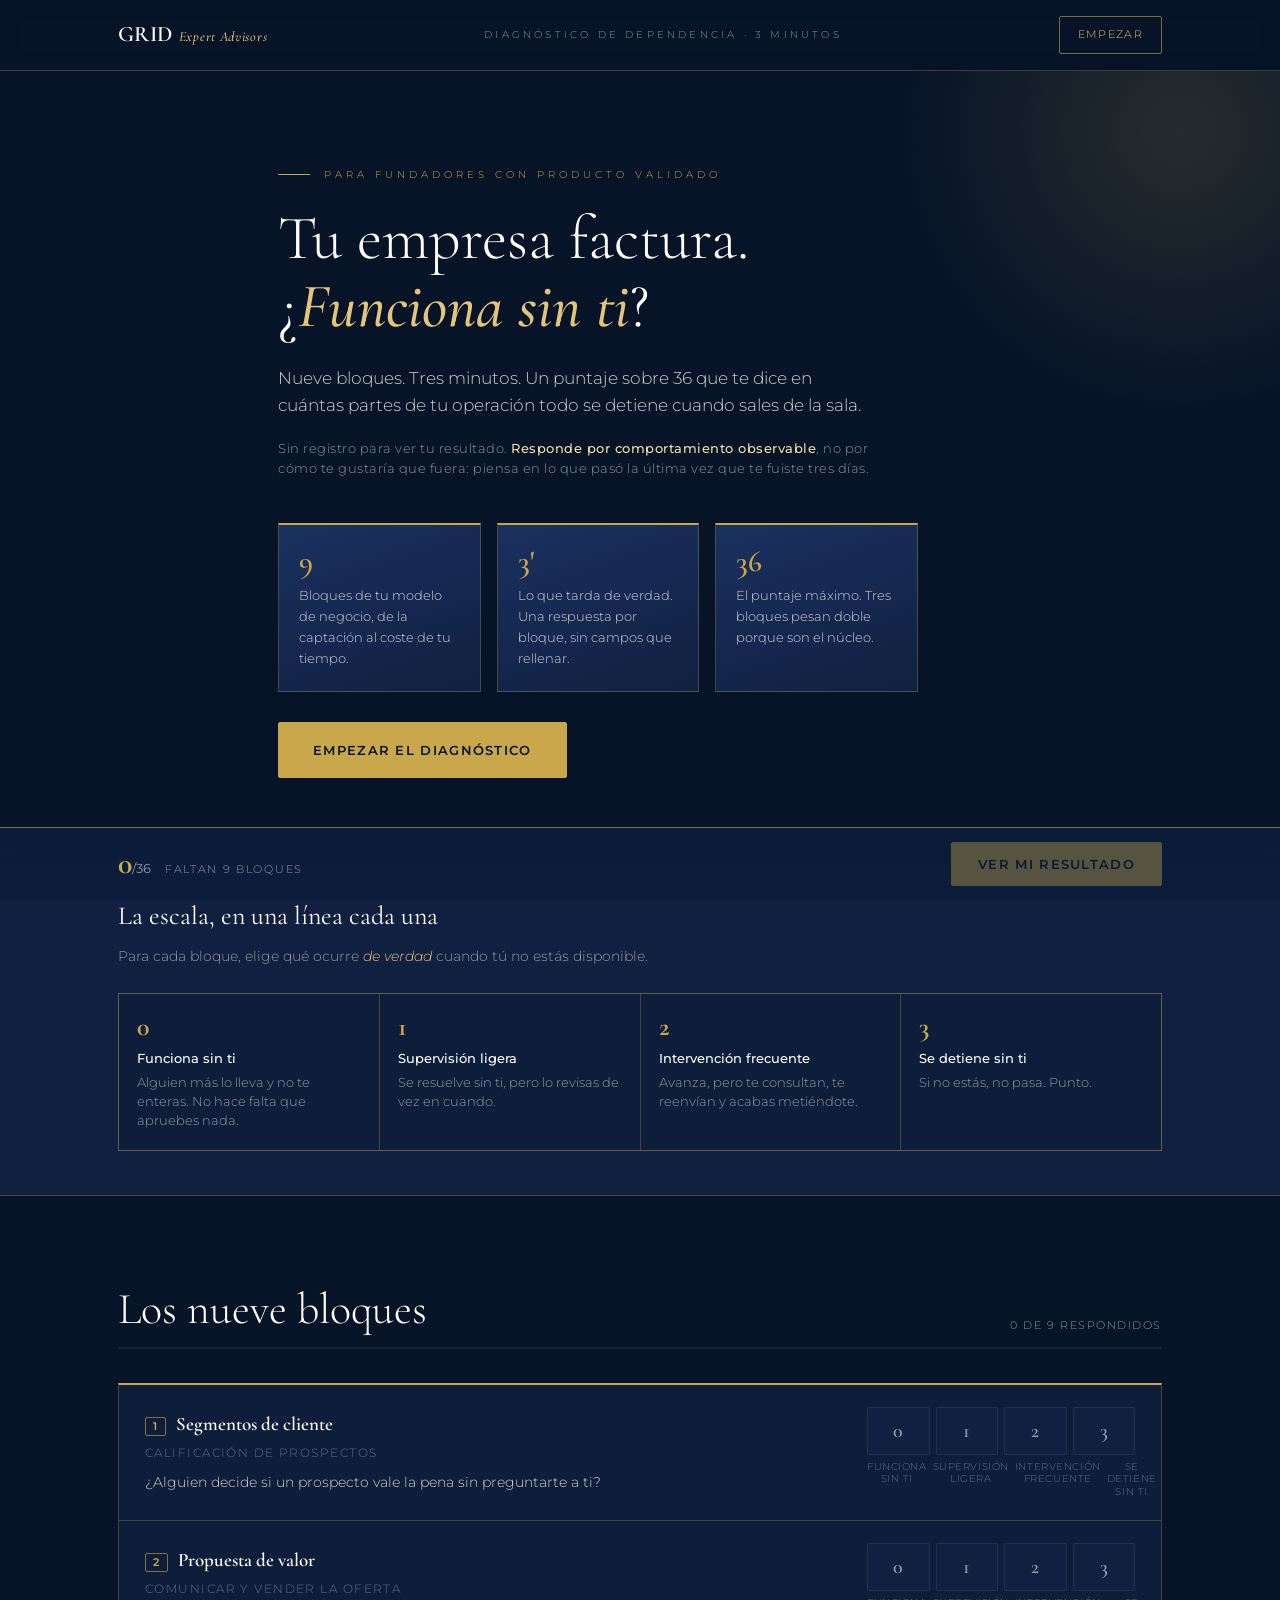
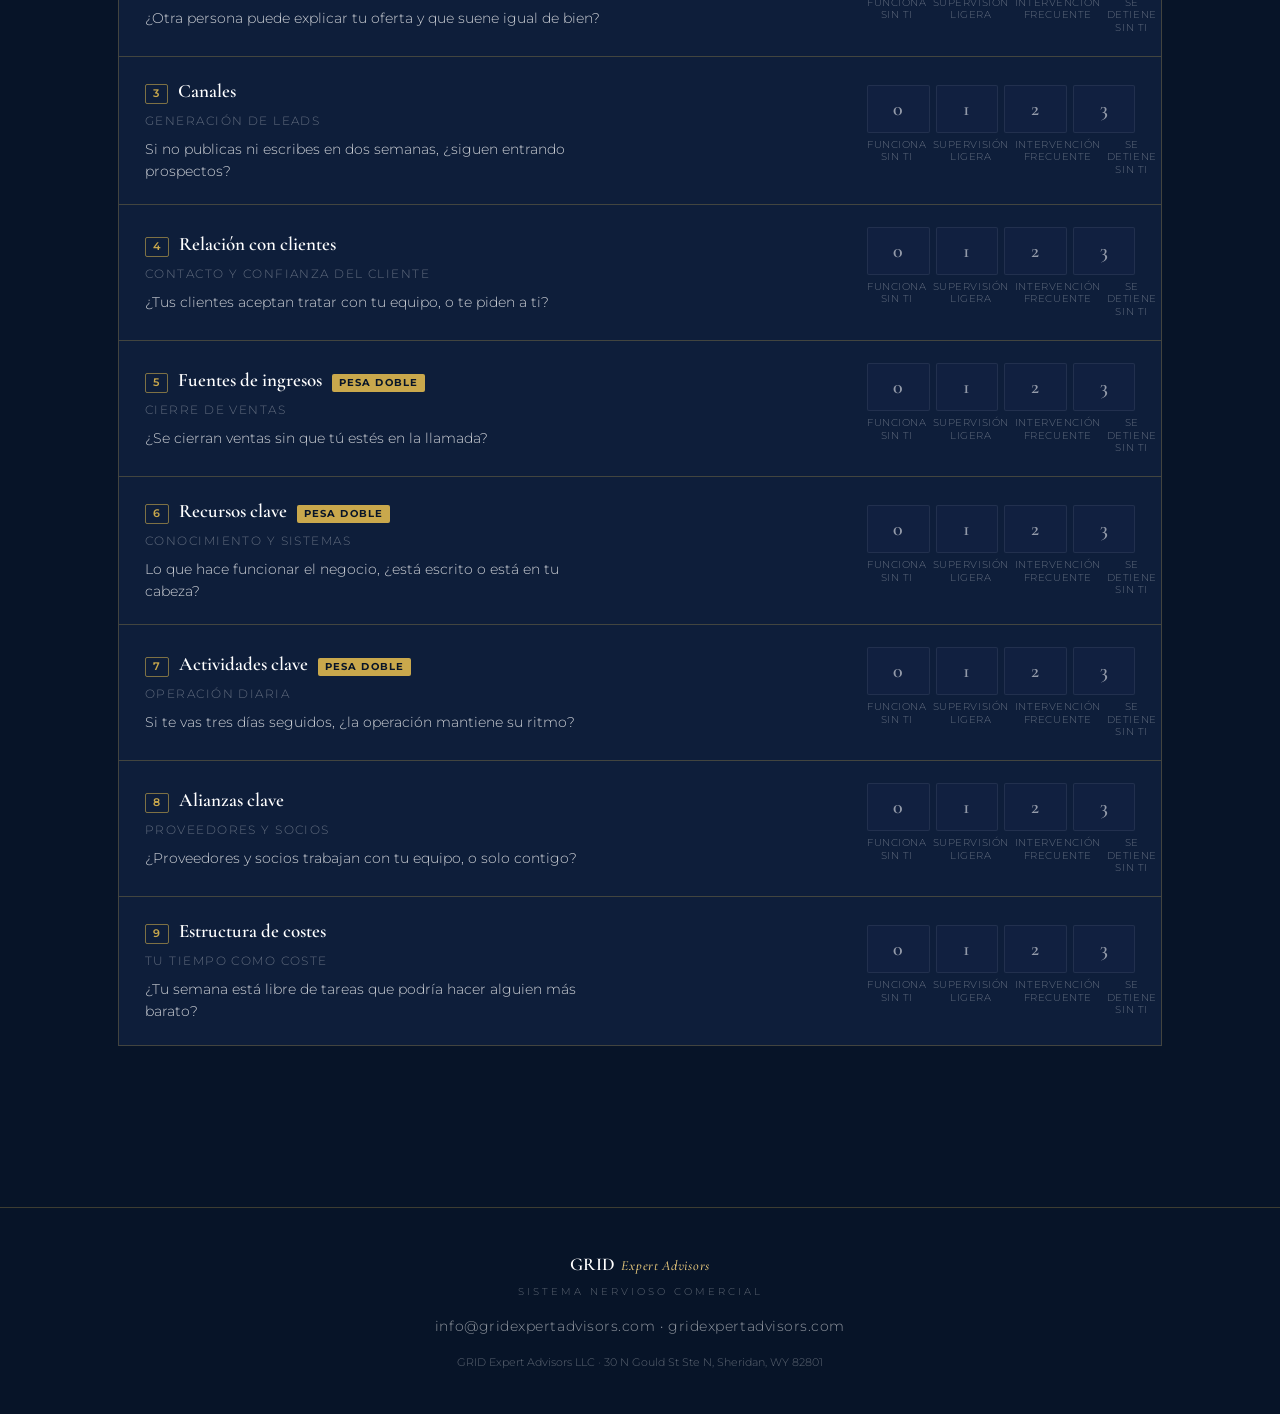
==== diagnostico/index.html @ 5b399eda "Publicar el Diagnostico de Dependencia del Fundador en /diagnostico" ====
<!DOCTYPE html>
<html lang="es">
<head>
<meta charset="UTF-8">
<meta name="viewport" content="width=device-width, initial-scale=1.0">
<title>Diagnóstico de Dependencia del Fundador — GRID Expert Advisors</title>
<meta name="description" content="Nueve bloques, tres minutos, un puntaje sobre 36. Mide en cuántas partes de tu operación todo se detiene cuando sales de la sala.">
<link rel="preconnect" href="https://fonts.googleapis.com">
<link rel="preconnect" href="https://fonts.gstatic.com" crossorigin>
<link href="https://fonts.googleapis.com/css2?family=Cormorant+Garamond:ital,wght@0,300;0,400;0,500;0,600;0,700;1,400;1,500;1,600&family=Montserrat:wght@300;400;500;600;700&display=swap" rel="stylesheet">
<link href="https://assets.calendly.com/assets/external/widget.css" rel="stylesheet">
<style>
  :root{
    --navy:#0B1D3A; --navy-deep:#071428; --navy-mid:#112040; --navy-card:#0E1E3A; --navy-light:#1A3060;
    --gold:#C9A84C; --gold-bright:#E2C47A; --gold-pale:#F0DFA8;
    --gold-dim:rgba(201,168,76,0.12); --gold-border:rgba(201,168,76,0.28); --gold-border-strong:rgba(201,168,76,0.6);
    --white:#FFF; --w80:rgba(255,255,255,.80); --w55:rgba(255,255,255,.55); --w35:rgba(255,255,255,.35); --w10:rgba(255,255,255,.07);
    --baja:#6FA88A; --baja-bg:rgba(111,168,138,.10);
    --alta:#C9A84C; --alta-bg:rgba(201,168,76,.10);
    --crit:#C96A4C; --crit-bg:rgba(201,106,76,.12);
  }
  *{box-sizing:border-box; margin:0; padding:0;}
  html{scroll-behavior:smooth;}
  body{
    background:var(--navy-deep); color:var(--w80);
    font-family:'Montserrat',system-ui,-apple-system,sans-serif; font-weight:300; line-height:1.6;
    -webkit-font-smoothing:antialiased;
  }
  @media (prefers-reduced-motion: reduce){*{animation:none !important; transition:none !important; scroll-behavior:auto !important;}}
  .serif{font-family:'Cormorant Garamond',Georgia,serif;}
  em{font-style:italic; color:var(--gold-bright);}
  strong{font-weight:600; color:var(--white);}
  a{color:inherit; text-decoration:none;}
  .wrap{max-width:1100px; margin:0 auto; padding:0 28px;}
  .narrow{max-width:760px;}
  section{padding:88px 0;}
  @media(max-width:768px){section{padding:60px 0;}}
  :focus-visible{outline:2px solid var(--gold-bright); outline-offset:3px; border-radius:2px;}

  /* NAV */
  nav{position:sticky; top:0; z-index:50; backdrop-filter:blur(14px); background:rgba(7,20,40,.86); border-bottom:1px solid var(--gold-border);}
  nav .wrap{display:flex; align-items:center; justify-content:space-between; padding-top:16px; padding-bottom:16px; gap:16px;}
  .brand{font-family:'Cormorant Garamond',serif; font-weight:600; font-size:22px; color:var(--white); letter-spacing:.02em; white-space:nowrap;}
  .brand span{color:var(--gold-bright); font-style:italic; font-weight:500; font-size:14px; letter-spacing:.05em; margin-left:6px;}
  .nav-tag{font-size:10px; letter-spacing:.32em; text-transform:uppercase; color:var(--w55); display:none;}
  @media(min-width:820px){.nav-tag{display:block;}}
  .nav-cta{border:1px solid var(--gold-border-strong); color:var(--gold-bright); padding:9px 18px; border-radius:2px;
    font-size:11px; letter-spacing:.12em; text-transform:uppercase; transition:.25s; white-space:nowrap;}
  .nav-cta:hover{background:var(--gold); color:var(--navy-deep); border-color:var(--gold);}

  /* HERO */
  .hero{padding:96px 0 72px; position:relative; overflow:hidden;}
  .hero::after{content:''; position:absolute; top:-220px; right:-180px; width:560px; height:560px; border-radius:50%;
    background:radial-gradient(circle, rgba(201,168,76,.16), transparent 70%); pointer-events:none;}
  .hero-inner{max-width:780px; position:relative; z-index:1;}
  .eyebrow{display:flex; align-items:center; gap:14px; font-size:10px; letter-spacing:.4em; text-transform:uppercase; color:var(--gold); margin-bottom:22px;}
  .eyebrow::before{content:''; width:32px; height:1px; background:var(--gold); flex:0 0 auto;}
  .hero h1{font-family:'Cormorant Garamond',serif; font-weight:300; font-size:clamp(36px,5.6vw,62px); color:var(--white); line-height:1.1; margin-bottom:24px; text-wrap:balance;}
  .hero h1 em{font-weight:500;}
  .hero p.lede{font-size:17px; color:var(--w80); max-width:600px; margin-bottom:14px; font-weight:300;}
  .hero .note{font-size:12.5px; letter-spacing:.04em; color:var(--w55); margin-top:20px; max-width:600px;}
  .hero .note strong{color:var(--gold-pale); font-weight:500;}

  .specs{display:grid; grid-template-columns:repeat(3,1fr); gap:16px; margin-top:44px; max-width:640px;}
  @media(max-width:600px){.specs{grid-template-columns:1fr;}}
  .spec{background:linear-gradient(160deg, var(--navy-light), var(--navy-mid)); border:1px solid var(--gold-border); border-top:2px solid var(--gold); padding:22px 20px;}
  .spec .n{font-family:'Cormorant Garamond',serif; font-weight:600; font-size:30px; color:var(--gold); line-height:1; margin-bottom:8px;}
  .spec .t{font-size:13px; color:var(--w80); font-weight:300;}

  .btn-gold{display:inline-block; background:var(--gold); color:var(--navy-deep); font-weight:600; font-size:13px;
    letter-spacing:.1em; text-transform:uppercase; padding:17px 34px; border-radius:2px; margin-top:30px;
    transition:.25s; border:1px solid var(--gold); cursor:pointer; font-family:inherit;}
  .btn-gold:hover{background:transparent; color:var(--gold-bright);}
  .btn-ghost{display:inline-block; border:1px solid var(--gold-border-strong); color:var(--gold-bright); padding:15px 30px;
    border-radius:2px; font-size:12px; letter-spacing:.1em; text-transform:uppercase; transition:.25s; font-family:inherit; cursor:pointer; background:transparent;}
  .btn-ghost:hover{background:var(--gold-dim);}

  /* ESCALA */
  .escala{background:var(--navy-mid); border-top:1px solid var(--gold-border); border-bottom:1px solid var(--gold-border);}
  .escala .wrap{padding:44px 28px;}
  .escala h2{font-family:'Cormorant Garamond',serif; font-weight:400; font-size:26px; color:var(--white); margin-bottom:8px;}
  .escala .sub{font-size:14px; color:var(--w55); margin-bottom:26px; max-width:640px;}
  .escala-grid{display:grid; grid-template-columns:repeat(4,1fr); gap:1px; background:var(--gold-border); border:1px solid var(--gold-border);}
  @media(max-width:760px){.escala-grid{grid-template-columns:repeat(2,1fr);}}
  .esc{background:var(--navy-card); padding:20px 18px;}
  .esc .v{font-family:'Cormorant Garamond',serif; font-weight:700; font-size:26px; color:var(--gold); line-height:1; margin-bottom:8px;}
  .esc .l{font-size:13px; color:var(--white); font-weight:500; margin-bottom:5px;}
  .esc .d{font-size:12.5px; color:var(--w55); font-weight:300; line-height:1.5;}

  /* TEST */
  #test{background:var(--navy-deep);}
  .test-head{display:flex; align-items:flex-end; justify-content:space-between; gap:20px; flex-wrap:wrap; margin-bottom:12px;}
  .test-head h2{font-family:'Cormorant Garamond',serif; font-weight:300; font-size:clamp(28px,3.6vw,44px); color:var(--white); line-height:1.15;}
  .test-head .cuenta{font-size:11px; letter-spacing:.14em; text-transform:uppercase; color:var(--w55); white-space:nowrap;}
  .barra{height:2px; background:var(--w10); border-radius:2px; overflow:hidden; margin-bottom:34px;}
  .barra span{display:block; height:100%; width:0%; background:var(--gold); transition:width .3s ease;}

  .bloques{border:1px solid var(--gold-border); border-top:2px solid var(--gold); background:var(--navy-card);}
  .bloque{display:grid; grid-template-columns:1fr 268px; gap:24px; align-items:center; padding:22px 26px; border-bottom:1px solid var(--gold-border);}
  .bloque:last-child{border-bottom:none;}
  .bloque.hecho{background:var(--navy-mid);}
  @media(max-width:820px){
    .bloque{grid-template-columns:1fr; gap:14px; padding:20px 18px;}
  }
  .bq-info .name{font-family:'Cormorant Garamond',serif; font-weight:600; font-size:19px; color:var(--white); line-height:1.25; display:flex; align-items:baseline; gap:10px; flex-wrap:wrap;}
  .bq-info .num{font-family:'Montserrat',sans-serif; font-size:11px; font-weight:600; color:var(--gold); border:1px solid var(--gold-border-strong);
    border-radius:2px; padding:2px 7px; letter-spacing:.06em; flex:0 0 auto;}
  .bq-info .x2{font-family:'Montserrat',sans-serif; font-size:9.5px; font-weight:700; letter-spacing:.12em; text-transform:uppercase;
    color:var(--navy-deep); background:var(--gold); border-radius:2px; padding:3px 7px;}
  .bq-info .dim{font-size:12px; letter-spacing:.12em; text-transform:uppercase; color:var(--w35); margin-top:7px;}
  .bq-info .q{font-size:13.5px; color:var(--w80); margin-top:9px; font-weight:300; max-width:52ch;}

  .seg{display:grid; grid-template-columns:repeat(4,1fr); gap:6px;}
  .seg label{position:relative; display:block;}
  .seg input{position:absolute; opacity:0; width:100%; height:100%; margin:0; cursor:pointer;}
  .seg .box{display:flex; align-items:center; justify-content:center; height:48px; border:1px solid var(--w10);
    background:var(--navy-mid); color:var(--w55); font-family:'Cormorant Garamond',serif; font-weight:600; font-size:20px;
    border-radius:2px; transition:.18s; cursor:pointer;}
  .seg label:hover .box{border-color:var(--gold-border-strong); color:var(--gold-bright);}
  .seg input:checked + .box{background:var(--gold); border-color:var(--gold); color:var(--navy-deep);}
  .seg input:focus-visible + .box{outline:2px solid var(--gold-bright); outline-offset:2px;}
  .seg-leyenda{display:grid; grid-template-columns:repeat(4,1fr); gap:6px; margin-top:6px;}
  .seg-leyenda span{font-size:9.5px; letter-spacing:.06em; text-transform:uppercase; color:var(--w35); text-align:center; line-height:1.3;}
  @media(max-width:400px){.seg-leyenda span{font-size:8.5px;}}

  /* BARRA FIJA */
  .marcador{position:sticky; bottom:0; z-index:40; background:rgba(11,29,58,.94); backdrop-filter:blur(12px);
    border-top:1px solid var(--gold-border-strong); padding:14px 0;}
  .marcador .wrap{display:flex; align-items:center; justify-content:space-between; gap:18px; flex-wrap:wrap;}
  .marcador .izq{display:flex; align-items:baseline; gap:14px;}
  .marcador .p{font-family:'Cormorant Garamond',serif; font-weight:700; font-size:30px; color:var(--gold); line-height:1;}
  .marcador .p small{font-family:'Montserrat',sans-serif; font-size:13px; font-weight:400; color:var(--w55);}
  .marcador .lab{font-size:10.5px; letter-spacing:.16em; text-transform:uppercase; color:var(--w55);}
  .marcador .btn-gold{margin-top:0; padding:13px 26px;}
  .marcador .btn-gold:disabled{opacity:.4; cursor:not-allowed; background:var(--gold); color:var(--navy-deep);}

  /* RESULTADO */
  #resultado{display:none;}
  .res-card{background:var(--navy-card); border:1px solid var(--gold-border-strong); border-top:2px solid var(--gold); padding:44px 40px; max-width:820px; margin:0 auto;}
  @media(max-width:600px){.res-card{padding:30px 22px;}}
  .res-top{display:flex; align-items:center; gap:28px; flex-wrap:wrap; padding-bottom:26px; border-bottom:1px solid var(--gold-border);}
  .res-puntaje{font-family:'Cormorant Garamond',serif; font-weight:700; font-size:64px; line-height:.9; color:var(--gold);}
  .res-puntaje small{font-family:'Montserrat',sans-serif; font-size:16px; font-weight:400; color:var(--w35);}
  .res-tramo .t{font-family:'Cormorant Garamond',serif; font-weight:600; font-size:28px; line-height:1.1; margin-bottom:6px;}
  .res-tramo .r{font-size:11px; letter-spacing:.16em; text-transform:uppercase; color:var(--w55);}
  .res-verdict{font-size:16px; color:var(--w80); line-height:1.75; margin:24px 0 0;}
  .res-verdict strong{color:var(--gold-pale);}

  .peores{margin-top:30px; border-top:1px solid var(--gold-border); padding-top:26px;}
  .peores h4{font-size:10.5px; letter-spacing:.24em; text-transform:uppercase; color:var(--gold); margin-bottom:16px;}
  .peor{display:flex; align-items:flex-start; gap:14px; padding:13px 0; border-bottom:1px solid var(--gold-border);}
  .peor:last-child{border-bottom:none;}
  .peor .p{font-family:'Cormorant Garamond',serif; font-weight:700; font-size:20px; color:var(--crit); flex:0 0 42px; text-align:center;}
  .peor .n{font-size:14.5px; color:var(--white); font-weight:500;}
  .peor .d{font-size:12.5px; color:var(--w55); margin-top:3px;}

  .desglose{margin-top:26px;}
  .desglose h4{font-size:10.5px; letter-spacing:.24em; text-transform:uppercase; color:var(--gold); margin-bottom:14px;}
  .dg-row{display:grid; grid-template-columns:1fr 74px 60px; gap:12px; align-items:center; padding:9px 0; border-bottom:1px solid var(--w10); font-size:13px;}
  .dg-row:last-child{border-bottom:none;}
  .dg-row .nm{color:var(--w80);}
  .dg-bar{height:6px; background:var(--w10); border-radius:2px; overflow:hidden;}
  .dg-bar i{display:block; height:100%; background:var(--gold); border-radius:2px;}
  .dg-row .vl{text-align:right; font-size:12px; color:var(--w55); font-variant-numeric:tabular-nums;}

  /* CAPTURA */
  .captura{max-width:680px; margin:34px auto 0; background:var(--navy-card); border:1px solid var(--gold-border); border-top:2px solid var(--gold); padding:38px 36px;}
  @media(max-width:600px){.captura{padding:28px 22px;}}
  .captura h3{font-family:'Cormorant Garamond',serif; font-weight:500; font-size:26px; color:var(--white); margin-bottom:10px;}
  .captura .sub{font-size:14px; color:var(--w55); margin-bottom:26px;}
  .field{margin-bottom:20px;}
  .field label{display:block; font-size:11px; letter-spacing:.12em; text-transform:uppercase; color:var(--w55); margin-bottom:8px;}
  .field input{width:100%; background:var(--navy-mid); border:1px solid var(--w10); color:var(--white);
    font-family:'Montserrat',sans-serif; font-size:14.5px; font-weight:400; padding:13px 14px; border-radius:2px; transition:.2s;}
  .field input:focus{outline:none; border-color:var(--gold-border-strong); background:var(--navy-light);}
  .field input.valid{border-color:var(--gold-border-strong);}
  .field-row{display:grid; grid-template-columns:1fr 1fr; gap:18px;}
  @media(max-width:560px){.field-row{grid-template-columns:1fr;}}
  .submit-btn{width:100%; background:var(--gold); color:var(--navy-deep); font-weight:600; font-size:13px; letter-spacing:.1em;
    text-transform:uppercase; padding:17px; border:none; border-radius:2px; cursor:pointer; margin-top:6px; transition:.2s; font-family:inherit;}
  .submit-btn:hover{background:var(--gold-bright);}
  .submit-btn:disabled{opacity:.55; cursor:not-allowed;}
  .form-foot{text-align:center; margin-top:20px; font-size:12px; color:var(--w35);}

  /* ESTADOS FINALES */
  #estadoAlto, #estadoBajo{display:none; max-width:760px; margin:34px auto 0; text-align:center;
    background:var(--navy-card); border:1px solid var(--gold-border-strong); border-top:2px solid var(--gold); padding:46px 38px;}
  @media(max-width:600px){#estadoAlto, #estadoBajo{padding:32px 22px;}}
  .check{width:54px; height:54px; border:1px solid var(--gold); border-radius:50%; display:flex; align-items:center; justify-content:center; margin:0 auto 22px;}
  #estadoAlto h3, #estadoBajo h3{font-family:'Cormorant Garamond',serif; font-weight:500; font-size:28px; color:var(--white); margin-bottom:14px;}
  #estadoAlto p, #estadoBajo p{font-size:14.5px; color:var(--w80); max-width:520px; margin:0 auto 22px;}
  #calendlyContainer{min-width:280px; height:660px; border:1px solid var(--gold-border); background:var(--navy-mid); margin-top:18px;}
  .wa-link{display:inline-flex; align-items:center; gap:8px; margin-top:8px; color:var(--gold-bright); font-size:13.5px;
    border-bottom:1px solid var(--gold-border-strong); padding-bottom:2px;}

  .mensaje-caja{background:var(--navy-mid); border:1px solid var(--gold-border); border-radius:2px; padding:20px 22px; text-align:left; margin:6px 0 20px;}
  .mensaje-caja .lab{font-size:10px; letter-spacing:.18em; text-transform:uppercase; color:var(--gold); margin-bottom:10px;}
  .mensaje-caja pre{font-family:'Montserrat',sans-serif; font-size:13.5px; color:var(--w80); white-space:pre-wrap; line-height:1.7; font-weight:300;}

  footer{border-top:1px solid var(--gold-border); padding:42px 0; text-align:center;}
  footer .brand{font-size:18px; margin-bottom:6px;}
  footer .tag{font-size:10px; letter-spacing:.3em; text-transform:uppercase; color:var(--w35);}
  footer .contact{margin-top:16px; font-size:13.5px; letter-spacing:.04em;}
  footer .contact a{color:var(--w55); transition:color .2s;}
  footer .contact a:hover{color:var(--gold-bright);}
  footer .legal{margin-top:16px; font-size:11px; color:var(--w35);}
</style>
</head>
<body>

<nav>
  <div class="wrap">
    <div class="brand">GRID<span>Expert Advisors</span></div>
    <div class="nav-tag">Diagnóstico de dependencia · 3 minutos</div>
    <a href="#test" class="nav-cta">Empezar</a>
  </div>
</nav>

<header class="hero">
  <div class="wrap hero-inner">
    <div class="eyebrow">Para fundadores con producto validado</div>
    <h1>Tu empresa factura.<br>¿<em>Funciona sin ti</em>?</h1>
    <p class="lede">Nueve bloques. Tres minutos. Un puntaje sobre 36 que te dice en cuántas partes de tu operación todo se detiene cuando sales de la sala.</p>
    <p class="note">Sin registro para ver tu resultado. <strong>Responde por comportamiento observable</strong>, no por cómo te gustaría que fuera: piensa en lo que pasó la última vez que te fuiste tres días.</p>

    <div class="specs">
      <div class="spec"><div class="n">9</div><div class="t">Bloques de tu modelo de negocio, de la captación al coste de tu tiempo.</div></div>
      <div class="spec"><div class="n">3'</div><div class="t">Lo que tarda de verdad. Una respuesta por bloque, sin campos que rellenar.</div></div>
      <div class="spec"><div class="n">36</div><div class="t">El puntaje máximo. Tres bloques pesan doble porque son el núcleo.</div></div>
    </div>

    <a href="#test" class="btn-gold">Empezar el diagnóstico</a>
  </div>
</header>

<div class="escala">
  <div class="wrap">
    <h2 class="serif">La escala, en una línea cada una</h2>
    <p class="sub">Para cada bloque, elige qué ocurre <em>de verdad</em> cuando tú no estás disponible.</p>
    <div class="escala-grid">
      <div class="esc"><div class="v">0</div><div class="l">Funciona sin ti</div><div class="d">Alguien más lo lleva y no te enteras. No hace falta que apruebes nada.</div></div>
      <div class="esc"><div class="v">1</div><div class="l">Supervisión ligera</div><div class="d">Se resuelve sin ti, pero lo revisas de vez en cuando.</div></div>
      <div class="esc"><div class="v">2</div><div class="l">Intervención frecuente</div><div class="d">Avanza, pero te consultan, te reenvían y acabas metiéndote.</div></div>
      <div class="esc"><div class="v">3</div><div class="l">Se detiene sin ti</div><div class="d">Si no estás, no pasa. Punto.</div></div>
    </div>
  </div>
</div>

<section id="test">
  <div class="wrap">
    <div class="test-head">
      <h2 class="serif">Los nueve bloques</h2>
      <div class="cuenta" id="cuenta">0 de 9 respondidos</div>
    </div>
    <div class="barra"><span id="barra"></span></div>
    <div class="bloques" id="bloques"></div>
  </div>
</section>

<div class="marcador" id="marcador">
  <div class="wrap">
    <div class="izq">
      <div class="p" id="puntajeVivo">0<small>/36</small></div>
      <div class="lab" id="etiquetaVivo">Responde los 9 bloques</div>
    </div>
    <button class="btn-gold" id="verBtn" disabled>Ver mi resultado</button>
  </div>
</div>

<section id="resultado">
  <div class="wrap">
    <div class="res-card">
      <div class="res-top">
        <div class="res-puntaje" id="resPuntaje">0<small>/36</small></div>
        <div class="res-tramo">
          <div class="t serif" id="resTramo">—</div>
          <div class="r" id="resRango">—</div>
        </div>
      </div>
      <p class="res-verdict" id="resVerdict"></p>

      <div class="peores" id="peoresWrap">
        <h4>Los tres bloques que hay que sacar primero</h4>
        <div id="peores"></div>
      </div>

      <div class="desglose">
        <h4>Tu desglose, bloque por bloque</h4>
        <div id="desglose"></div>
      </div>
    </div>

    <!-- CAPTURA -->
    <form class="captura" id="capturaForm" novalidate>
      <h3 class="serif">Recibe la lectura completa</h3>
      <p class="sub">Tu puntaje ya está arriba y es tuyo. Esto es lo otro: te mandamos el desglose por bloque y <strong>el primer paso concreto</strong> para sacar tu operación de tu propia cabeza.</p>
      <div class="field-row">
        <div class="field">
          <label for="nombre">Nombre</label>
          <input type="text" id="nombre" name="nombre" required autocomplete="name">
        </div>
        <div class="field">
          <label for="empresa">Empresa</label>
          <input type="text" id="empresa" name="empresa" required autocomplete="organization">
        </div>
      </div>
      <div class="field-row">
        <div class="field">
          <label for="email">Correo</label>
          <input type="email" id="email" name="email" required autocomplete="email">
        </div>
        <div class="field">
          <label for="whatsapp">WhatsApp (con código de país)</label>
          <input type="tel" id="whatsapp" name="whatsapp" required autocomplete="tel" placeholder="+506 0000 0000">
        </div>
      </div>
      <button type="submit" class="submit-btn" id="submitBtn">Enviar mi lectura</button>
      <p class="form-foot">No compartimos tu información. Cero spam. Puedes cerrar esta página y quedarte con tu puntaje.</p>
    </form>

    <!-- ESTADO: DEPENDENCIA ALTA O CRÍTICA -->
    <div id="estadoAlto">
      <div class="check">
        <svg width="22" height="22" viewBox="0 0 24 24" fill="none" stroke="#C9A84C" stroke-width="2" stroke-linecap="round" stroke-linejoin="round" aria-hidden="true"><path d="M20 6L9 17l-5-5"/></svg>
      </div>
      <h3 class="serif">Listo. Tu lectura va en camino.</h3>
      <p>Este es el mensaje que te vamos a mandar, para que no esperes a ciegas:</p>
      <div class="mensaje-caja">
        <div class="lab">Lo que verás en tu WhatsApp</div>
        <pre id="mensajeDM"></pre>
      </div>
      <p>Y si prefieres saltarte la espera, aquí está la agenda. <strong>Treinta minutos, sin pitch:</strong> los primeros veinte hablas tú.</p>
      <a class="wa-link" id="waAlto" target="_blank" rel="noopener">Escribir por WhatsApp ahora →</a>
      <div id="calendlyContainer"></div>
    </div>

    <!-- ESTADO: DEPENDENCIA BAJA -->
    <div id="estadoBajo">
      <div class="check">
        <svg width="22" height="22" viewBox="0 0 24 24" fill="none" stroke="#6FA88A" stroke-width="2" stroke-linecap="round" stroke-linejoin="round" aria-hidden="true"><path d="M20 6L9 17l-5-5"/></svg>
      </div>
      <h3 class="serif">No vamos a venderte nada.</h3>
      <p>Tu resultado dice algo poco común: <strong>tu empresa ya no depende de ti en lo esencial.</strong> La mayoría de fundadores que factura lo que tú facturas no puede decir lo mismo.</p>
      <div class="mensaje-caja">
        <div class="lab">Lo que verás en tu WhatsApp</div>
        <pre id="mensajeDMBajo"></pre>
      </div>
      <p>GRID entra cuando el fundador <em>es</em> el cuello de botella. Hoy no es tu caso. Si eso cambia al escalar —y a veces cambia rápido— aquí estamos.</p>
      <a class="wa-link" id="waBajo" target="_blank" rel="noopener">Escribir por WhatsApp →</a>
    </div>
  </div>
</section>

<footer>
  <div class="wrap">
    <div class="brand">GRID<span>Expert Advisors</span></div>
    <div class="tag">Sistema nervioso comercial</div>
    <div class="contact">
      <a href="mailto:info@gridexpertadvisors.com">info@gridexpertadvisors.com</a> ·
      <a href="https://gridexpertadvisors.com/" target="_blank" rel="noopener">gridexpertadvisors.com</a>
    </div>
    <div class="legal">GRID Expert Advisors LLC · 30 N Gould St Ste N, Sheridan, WY 82801</div>
  </div>
</footer>

<script src="https://assets.calendly.com/assets/external/widget.js" async></script>
<script>
(function(){
  "use strict";

  /* ═══ CONFIGURACIÓN ═══
     Mismas constantes que el formulario de calificación, para que los dos
     entren por el mismo sitio. En Make se separan por el campo `origen`:
     el formulario manda "landing-grid" y esto manda "diagnostico-dependencia". */
  var ENDPOINT        = "https://hook.us2.make.com/njef9jrf177j3yxplnbyrg583vwvd0oy";
  var WHATSAPP_NUMBER = "50670400607";
  var CALENDLY_URL    = "https://calendly.com/gridexpertadvisors-info/30min";

  /* ═══ LOS NUEVE BLOQUES ═══
     [nombre, dimensión operativa, peso, pregunta de comportamiento]
     Los tres de peso 2 son el núcleo: ingresos, recursos y actividades.
     Máximo = (1+1+1+1+2+2+2+1+1) × 3 = 36 */
  var BLOQUES = [
    ["Segmentos de cliente", "Calificación de prospectos", 1, "¿Alguien decide si un prospecto vale la pena sin preguntarte a ti?"],
    ["Propuesta de valor",   "Comunicar y vender la oferta", 1, "¿Otra persona puede explicar tu oferta y que suene igual de bien?"],
    ["Canales",              "Generación de leads", 1, "Si no publicas ni escribes en dos semanas, ¿siguen entrando prospectos?"],
    ["Relación con clientes","Contacto y confianza del cliente", 1, "¿Tus clientes aceptan tratar con tu equipo, o te piden a ti?"],
    ["Fuentes de ingresos",  "Cierre de ventas", 2, "¿Se cierran ventas sin que tú estés en la llamada?"],
    ["Recursos clave",       "Conocimiento y sistemas", 2, "Lo que hace funcionar el negocio, ¿está escrito o está en tu cabeza?"],
    ["Actividades clave",    "Operación diaria", 2, "Si te vas tres días seguidos, ¿la operación mantiene su ritmo?"],
    ["Alianzas clave",       "Proveedores y socios", 1, "¿Proveedores y socios trabajan con tu equipo, o solo contigo?"],
    ["Estructura de costes", "Tu tiempo como coste", 1, "¿Tu semana está libre de tareas que podría hacer alguien más barato?"]
  ];
  var MAX = 36;
  var ETIQUETAS = ["Funciona sin ti", "Supervisión ligera", "Intervención frecuente", "Se detiene sin ti"];
  var S = new Array(9).fill(null);

  /* ═══ PINTAR LOS BLOQUES ═══ */
  var cont = document.getElementById('bloques');
  BLOQUES.forEach(function(b, i){
    var row = document.createElement('div');
    row.className = 'bloque';
    row.id = 'bloque-' + i;

    var info = document.createElement('div');
    info.className = 'bq-info';
    var peso = b[2] === 2 ? ' <span class="x2">pesa doble</span>' : '';
    info.innerHTML =
      '<div class="name"><span class="num">' + (i + 1) + '</span> ' + b[0] + peso + '</div>' +
      '<div class="dim">' + b[1] + '</div>' +
      '<div class="q">' + b[3] + '</div>';

    var segWrap = document.createElement('div');
    var seg = document.createElement('div');
    seg.className = 'seg';
    seg.setAttribute('role', 'radiogroup');
    seg.setAttribute('aria-label', b[0] + ' — ' + b[3]);

    for (var v = 0; v < 4; v++) {
      var lab = document.createElement('label');
      var inp = document.createElement('input');
      inp.type = 'radio';
      inp.name = 'bloque' + i;
      inp.value = String(v);
      inp.setAttribute('aria-label', v + ' — ' + ETIQUETAS[v]);
      var box = document.createElement('span');
      box.className = 'box';
      box.textContent = String(v);
      inp.addEventListener('change', (function(idx, val){
        return function(){ marcar(idx, val); };
      })(i, v));
      lab.appendChild(inp);
      lab.appendChild(box);
      seg.appendChild(lab);
    }

    var ley = document.createElement('div');
    ley.className = 'seg-leyenda';
    ETIQUETAS.forEach(function(t){
      var s = document.createElement('span');
      s.textContent = t;
      ley.appendChild(s);
    });

    segWrap.appendChild(seg);
    segWrap.appendChild(ley);
    row.appendChild(info);
    row.appendChild(segWrap);
    cont.appendChild(row);
  });

  /* ═══ ESTADO ═══ */
  var cuentaEl    = document.getElementById('cuenta');
  var barraEl     = document.getElementById('barra');
  var puntajeVivo = document.getElementById('puntajeVivo');
  var etiquetaVivo= document.getElementById('etiquetaVivo');
  var verBtn      = document.getElementById('verBtn');

  function total(){
    var t = 0;
    for (var i = 0; i < 9; i++) if (S[i] !== null) t += S[i] * BLOQUES[i][2];
    return t;
  }
  function respondidos(){
    return S.filter(function(x){ return x !== null; }).length;
  }

  function marcar(i, v){
    S[i] = v;
    var row = document.getElementById('bloque-' + i);
    if (row) row.classList.add('hecho');
    actualizar();
  }

  function actualizar(){
    var n = respondidos(), t = total();
    cuentaEl.textContent = n + ' de 9 respondidos';
    barraEl.style.width = (n / 9 * 100) + '%';
    puntajeVivo.innerHTML = t + '<small>/36</small>';
    if (n < 9) {
      etiquetaVivo.textContent = 'Faltan ' + (9 - n) + ' ' + (9 - n === 1 ? 'bloque' : 'bloques');
      verBtn.disabled = true;
    } else {
      etiquetaVivo.textContent = tramo(t).nombre;
      verBtn.disabled = false;
    }
  }

  /* ═══ TRAMOS ═══ */
  function tramo(t){
    if (t <= 11) return {
      clave: "baja",
      nombre: "Dependencia baja",
      rango: "0 – 11 puntos",
      color: "var(--baja)",
      verdict: "Tu operación ya corre sin depender de ti en lo esencial. Eso es raro, y es valioso. <strong>GRID entra cuando el fundador es el cuello de botella</strong>; hoy no es tu caso.",
      dm: "Gracias por completar el diagnóstico.\n\nTu resultado dice algo poco común: tu empresa ya no depende de ti en lo esencial. La mayoría de fundadores que factura lo que tú facturas no puede decir lo mismo.\n\nGRID entra cuando el fundador ES el cuello de botella. Hoy no es tu caso, así que no voy a venderte nada. Si eso cambia al escalar —y a veces cambia rápido— aquí estamos."
    };
    if (t <= 23) return {
      clave: "alta",
      nombre: "Dependencia alta",
      rango: "12 – 23 puntos",
      color: "var(--alta)",
      verdict: "Tu empresa factura, pero <strong>tú sigues siendo el motor</strong>. Eso tiene techo, y el techo eres tú. La buena noticia: hay bloques listos para delegar sin que la operación se caiga.",
      dm: "Tu diagnóstico marcó dependencia alta.\n\nTraducción sin adornos: tu empresa factura, pero tú sigues siendo el motor de varios bloques clave. Eso funciona… hasta que deja de escalar. Y el límite eres tú.\n\nEn 15 minutos te muestro exactamente qué bloques se pueden sacar de tu cara primero, y cómo, sin que la operación se caiga. ¿Te va bien esta semana?"
    };
    return {
      clave: "critica",
      nombre: "Dependencia crítica",
      rango: "24 – 36 puntos",
      color: "var(--crit)",
      verdict: "No estás dirigiendo tu empresa: <strong>la estás sosteniendo con las manos</strong>. Cada día que sigue así es facturación que no crece, porque toda pasa por ti y en tu día ya no cabe más.",
      dm: "Tu diagnóstico marcó dependencia crítica.\n\nHablemos claro: no estás dirigiendo tu empresa, la estás sosteniendo con las manos. Todo pasa por ti, y por eso la facturación no crece —no cabe más en tu día.\n\nEsto se desmonta, y más rápido de lo que crees. Bloqueé un espacio para mostrarte cómo se ve tu empresa funcionando sin ti en la sala. ¿Lo tomas?"
    };
  }

  /* ═══ RESULTADO ═══ */
  var resultadoEl = document.getElementById('resultado');
  var trActual = null;

  verBtn.addEventListener('click', function(){
    var t = total();
    trActual = tramo(t);

    document.getElementById('resPuntaje').innerHTML = t + '<small>/36</small>';
    document.getElementById('resPuntaje').style.color = trActual.color;
    var tr = document.getElementById('resTramo');
    tr.textContent = trActual.nombre;
    tr.style.color = trActual.color;
    document.getElementById('resRango').textContent = trActual.rango;
    document.getElementById('resVerdict').innerHTML = trActual.verdict;

    /* Los tres peores, ponderados */
    var orden = BLOQUES.map(function(b, i){
      return { i: i, nombre: b[0], dim: b[1], v: S[i], pond: S[i] * b[2] };
    }).sort(function(a, b){ return b.pond - a.pond || b.v - a.v; });

    var peoresEl = document.getElementById('peores');
    peoresEl.innerHTML = '';
    var conProblema = orden.filter(function(o){ return o.v >= 2; }).slice(0, 3);
    if (conProblema.length === 0) {
      document.getElementById('peoresWrap').style.display = 'none';
    } else {
      document.getElementById('peoresWrap').style.display = 'block';
      conProblema.forEach(function(o){
        var d = document.createElement('div');
        d.className = 'peor';
        d.innerHTML = '<div class="p">' + o.pond + '</div>' +
                      '<div><div class="n">' + o.nombre + '</div>' +
                      '<div class="d">' + o.dim + ' · ' + ETIQUETAS[o.v] + '</div></div>';
        peoresEl.appendChild(d);
      });
    }

    /* Desglose completo */
    var dgEl = document.getElementById('desglose');
    dgEl.innerHTML = '';
    BLOQUES.forEach(function(b, i){
      var pond = S[i] * b[2];
      var maxB = 3 * b[2];
      var row = document.createElement('div');
      row.className = 'dg-row';
      row.innerHTML = '<div class="nm">' + b[0] + (b[2] === 2 ? ' <span style="color:var(--gold);font-size:11px;">×2</span>' : '') + '</div>' +
                      '<div class="dg-bar"><i style="width:' + (pond / maxB * 100) + '%"></i></div>' +
                      '<div class="vl">' + pond + '/' + maxB + '</div>';
      dgEl.appendChild(row);
    });

    resultadoEl.style.display = 'block';
    document.getElementById('marcador').style.display = 'none';
    resultadoEl.scrollIntoView({ behavior: 'smooth', block: 'start' });
  });

  /* ═══ CAPTURA Y ENVÍO ═══ */
  var form = document.getElementById('capturaForm');
  var submitBtn = document.getElementById('submitBtn');
  var requeridos = Array.prototype.slice.call(form.querySelectorAll('[required]'));
  requeridos.forEach(function(f){
    f.addEventListener('input', function(){
      f.classList.toggle('valid', f.value.trim() !== '');
    });
  });

  function utm(){
    var p = new URLSearchParams(window.location.search);
    return {
      utm_source:   p.get('utm_source')   || '',
      utm_medium:   p.get('utm_medium')   || '',
      utm_campaign: p.get('utm_campaign') || '',
      utm_content:  p.get('utm_content')  || '',
      utm_term:     p.get('utm_term')     || '',
      referrer:     document.referrer || 'directo',
      landing_url:  window.location.href
    };
  }

  function mensajeWa(d){
    return 'Hola GRID, soy ' + d.nombre + ' de ' + d.empresa +
           '. Hice el diagnóstico de dependencia y me salió ' + d.tramo +
           ' (' + d.puntaje + '/36). Quiero ver qué bloques se pueden sacar primero.';
  }

  function initCalendly(d){
    var c = document.getElementById('calendlyContainer');
    c.innerHTML = '';
    (function intenta(){
      if (window.Calendly) {
        window.Calendly.initInlineWidget({
          url: CALENDLY_URL,
          parentElement: c,
          prefill: { name: d.nombre, email: d.email }
        });
      } else {
        setTimeout(intenta, 200);
      }
    })();
  }

  form.addEventListener('submit', function(e){
    e.preventDefault();
    var faltan = requeridos.filter(function(f){ return f.value.trim() === ''; });
    if (faltan.length) { faltan[0].focus(); return; }

    submitBtn.disabled = true;
    submitBtn.textContent = 'Enviando…';

    var t = total();
    var tr = trActual || tramo(t);

    /* Payload plano, mismas claves que el formulario donde coinciden,
       más el detalle por bloque. Mapear en Make a los campos del CRM. */
    var data = {
      nombre:   document.getElementById('nombre').value.trim(),
      empresa:  document.getElementById('empresa').value.trim(),
      email:    document.getElementById('email').value.trim(),
      whatsapp: document.getElementById('whatsapp').value.trim(),
      puntaje:  t,
      maximo:   MAX,
      tramo:    tr.nombre,
      calificado: tr.clave !== 'baja',
      origen:   'diagnostico-dependencia',
      fecha:    new Date().toISOString()
    };
    BLOQUES.forEach(function(b, i){
      data['b' + (i + 1) + '_' + b[0].toLowerCase().replace(/[^a-z0-9]+/g, '_')] = S[i];
    });
    Object.keys(utm()).forEach(function(k){ data[k] = utm()[k]; });

    fetch(ENDPOINT, {
      method: 'POST',
      headers: { 'Content-Type': 'application/json' },
      body: JSON.stringify(data)
    }).catch(function(err){
      console.warn('No se pudo enviar al webhook.', err);
    }).then(function(){
      var waUrl = 'https://wa.me/' + WHATSAPP_NUMBER + '?text=' + encodeURIComponent(mensajeWa(data));
      form.style.display = 'none';

      if (data.calificado) {
        document.getElementById('mensajeDM').textContent = tr.dm;
        document.getElementById('waAlto').href = waUrl;
        document.getElementById('estadoAlto').style.display = 'block';
        document.getElementById('estadoAlto').scrollIntoView({ behavior: 'smooth', block: 'start' });
        initCalendly(data);
      } else {
        document.getElementById('mensajeDMBajo').textContent = tr.dm;
        document.getElementById('waBajo').href = waUrl;
        document.getElementById('estadoBajo').style.display = 'block';
        document.getElementById('estadoBajo').scrollIntoView({ behavior: 'smooth', block: 'start' });
      }
    });
  });

  actualizar();
})();
</script>

</body>
</html>
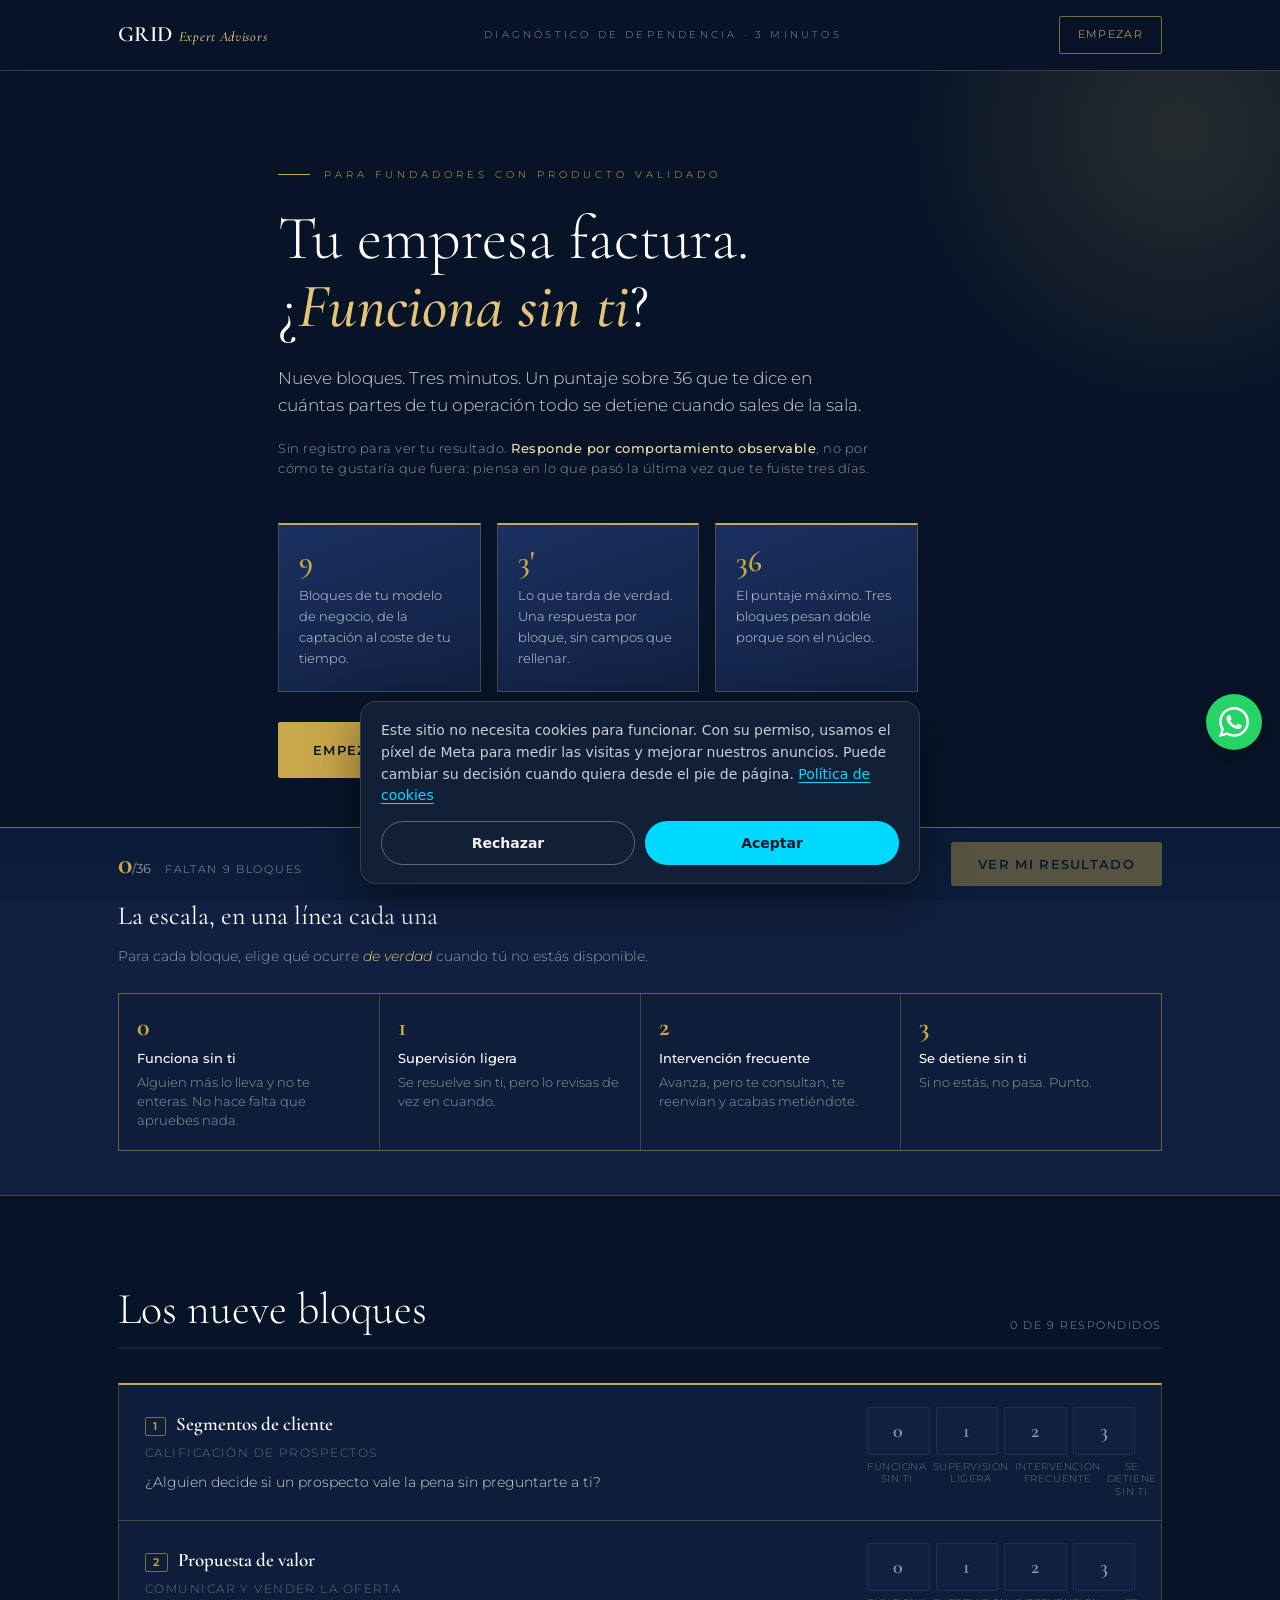
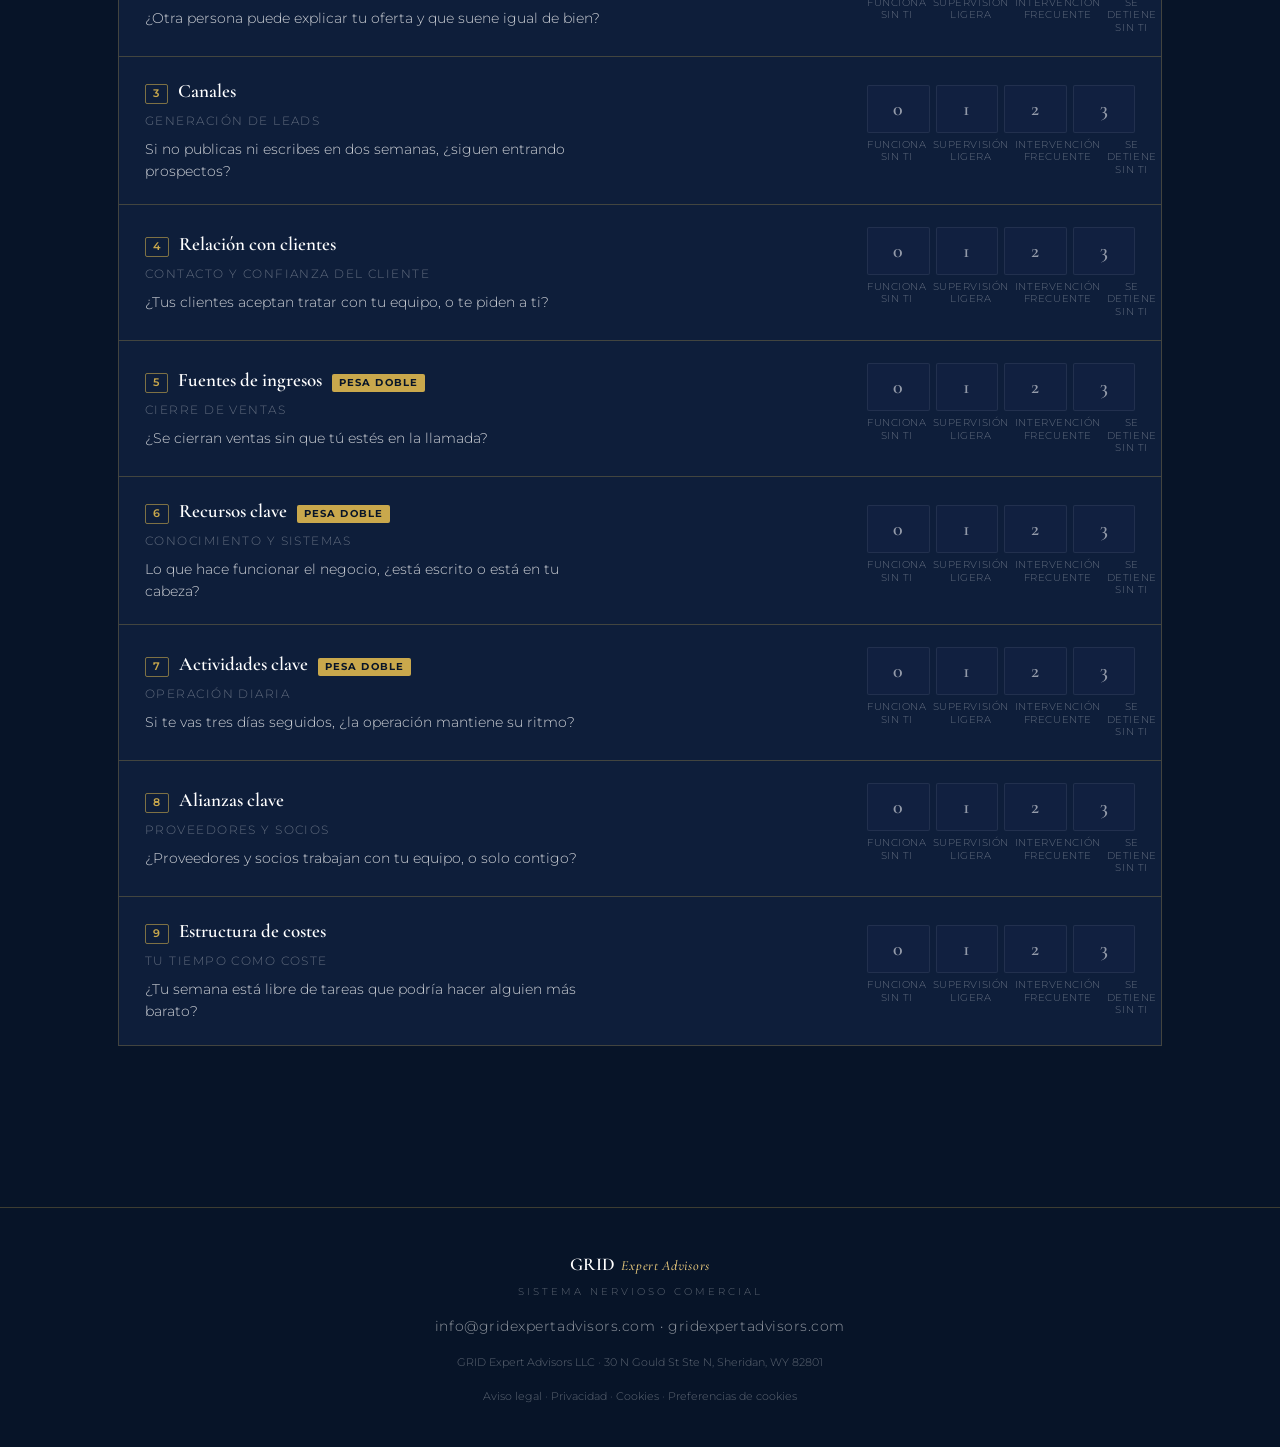
==== commit d7c85637: "Diagnostico: antispam, favicon y enlaces legales" ====
--- a/diagnostico/index.html
+++ b/diagnostico/index.html
@@ -205,6 +205,13 @@
   footer .contact a:hover{color:var(--gold-bright);}
   footer .legal{margin-top:16px; font-size:11px; color:var(--w35);}
 </style>
+<link rel="icon" href="/favicon.ico" sizes="any">
+<link rel="icon" type="image/png" sizes="32x32" href="/favicon-32.png">
+<link rel="apple-touch-icon" href="/apple-touch-icon.png">
+<link rel="manifest" href="/site.webmanifest">
+<meta name="theme-color" content="#0A1628">
+<link rel="canonical" href="https://gridexpertadvisors.com/diagnostico/">
+<style>.hp-field{position:absolute!important;left:-10000px!important;top:auto;width:1px;height:1px;overflow:hidden}</style>
 </head>
 <body>
 
@@ -314,6 +321,10 @@
           <input type="tel" id="whatsapp" name="whatsapp" required autocomplete="tel" placeholder="+506 0000 0000">
         </div>
       </div>
+      <div class="hp-field" aria-hidden="true">
+        <label for="sitio_web">No completar este campo</label>
+        <input type="text" id="sitio_web" name="sitio_web" tabindex="-1" autocomplete="off">
+      </div>
       <button type="submit" class="submit-btn" id="submitBtn">Enviar mi lectura</button>
       <p class="form-foot">No compartimos tu información. Cero spam. Puedes cerrar esta página y quedarte con tu puntaje.</p>
     </form>
@@ -360,6 +371,7 @@
       <a href="https://gridexpertadvisors.com/" target="_blank" rel="noopener">gridexpertadvisors.com</a>
     </div>
     <div class="legal">GRID Expert Advisors LLC · 30 N Gould St Ste N, Sheridan, WY 82801</div>
+    <div class="legal"><a href="/aviso-legal/">Aviso legal</a> · <a href="/privacidad/">Privacidad</a> · <a href="/cookies/">Cookies</a> · <a href="#" data-consent-open>Preferencias de cookies</a></div>
   </div>
 </footer>
 
@@ -372,6 +384,7 @@
      Mismas constantes que el formulario de calificación, para que los dos
      entren por el mismo sitio. En Make se separan por el campo `origen`:
      el formulario manda "landing-grid" y esto manda "diagnostico-dependencia". */
+  var T_CARGA         = Date.now(); /* antispam: un humano tarda minutos en hacer el test */
   var ENDPOINT        = "https://hook.us2.make.com/njef9jrf177j3yxplnbyrg583vwvd0oy";
   var WHATSAPP_NUMBER = "50670400607";
   var CALENDLY_URL    = "https://calendly.com/gridexpertadvisors-info/30min";
@@ -646,11 +659,13 @@
     });
     Object.keys(utm()).forEach(function(k){ data[k] = utm()[k]; });
 
-    fetch(ENDPOINT, {
+    /* Antispam: campo trampa lleno o envio en menos de 8 s = bot. Se simula exito sin enviar nada. */
+    var esBot = document.getElementById('sitio_web').value !== '' || (Date.now() - T_CARGA) < 8000;
+    (esBot ? Promise.resolve() : fetch(ENDPOINT, {
       method: 'POST',
       headers: { 'Content-Type': 'application/json' },
       body: JSON.stringify(data)
-    }).catch(function(err){
+    })).catch(function(err){
       console.warn('No se pudo enviar al webhook.', err);
     }).then(function(){
       var waUrl = 'https://wa.me/' + WHATSAPP_NUMBER + '?text=' + encodeURIComponent(mensajeWa(data));
@@ -675,5 +690,6 @@
 })();
 </script>
 
+<script src="/assets/site.js" defer></script>
 </body>
 </html>
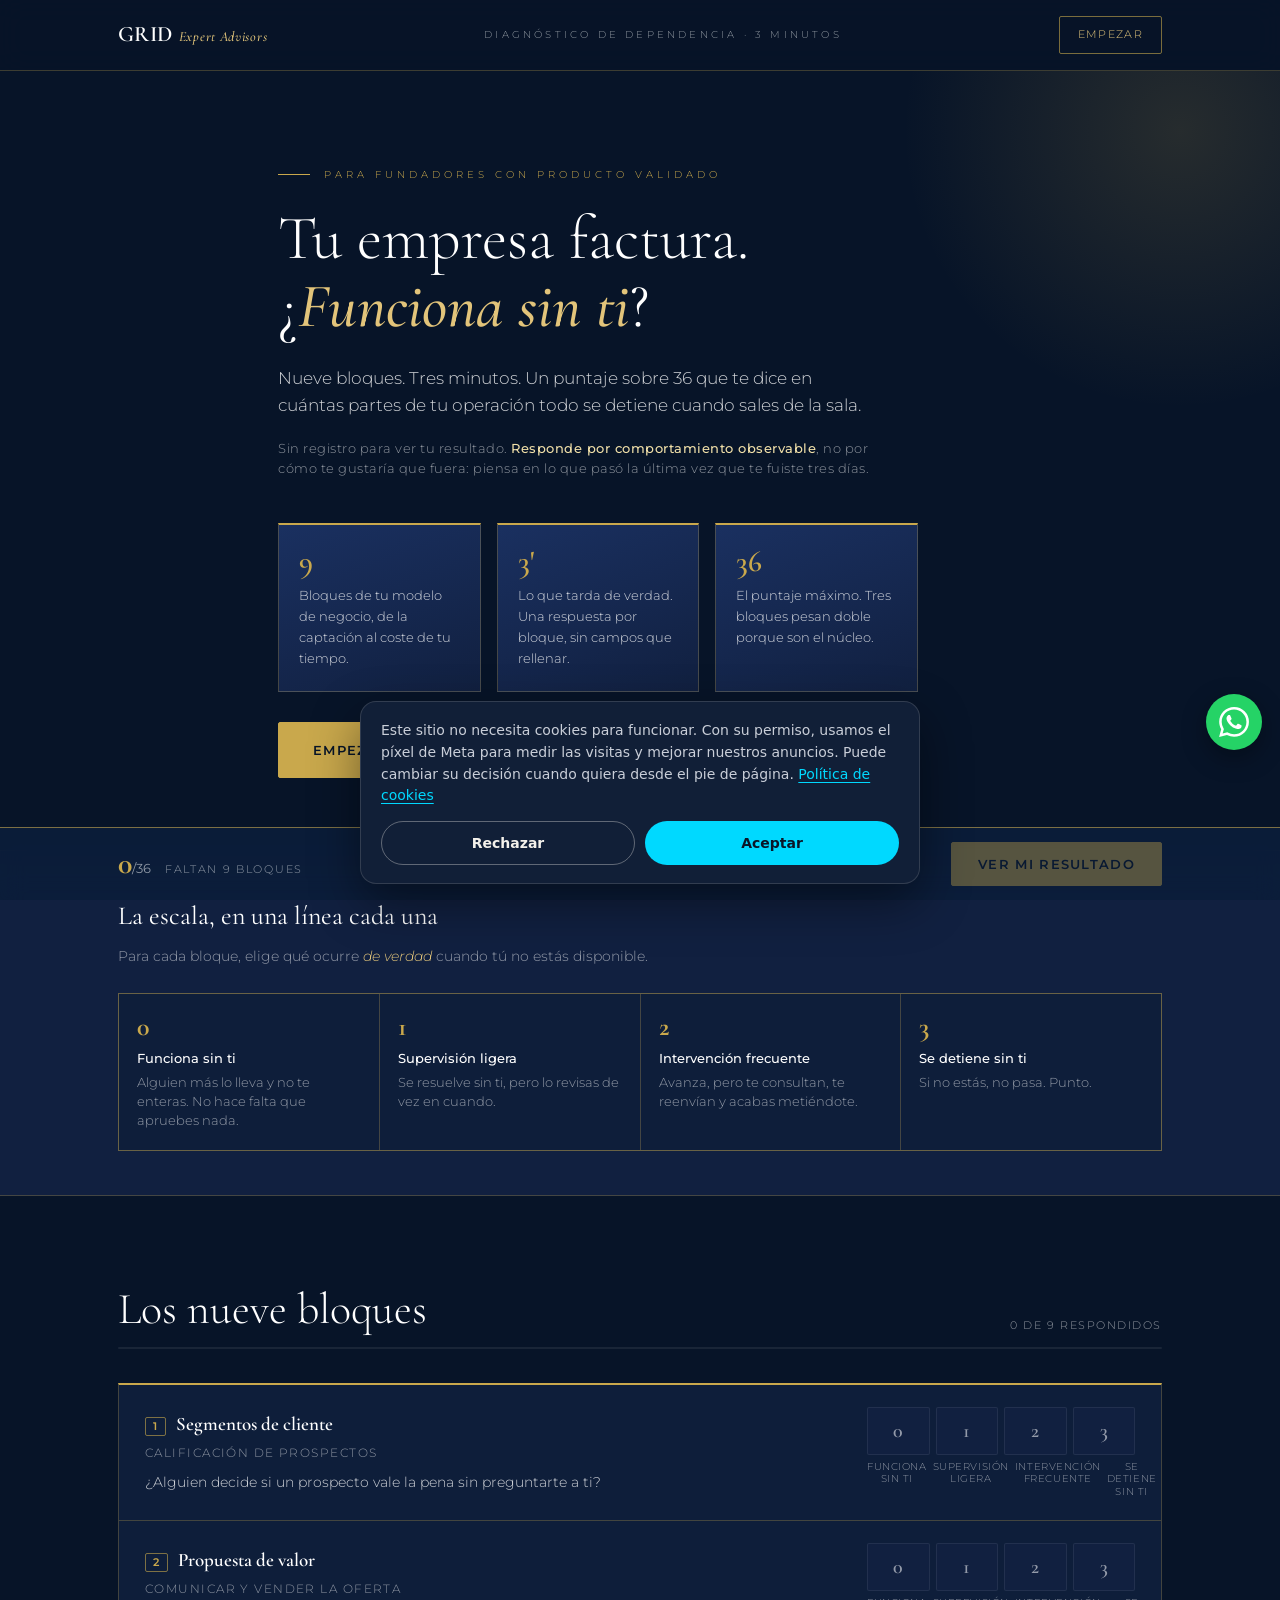
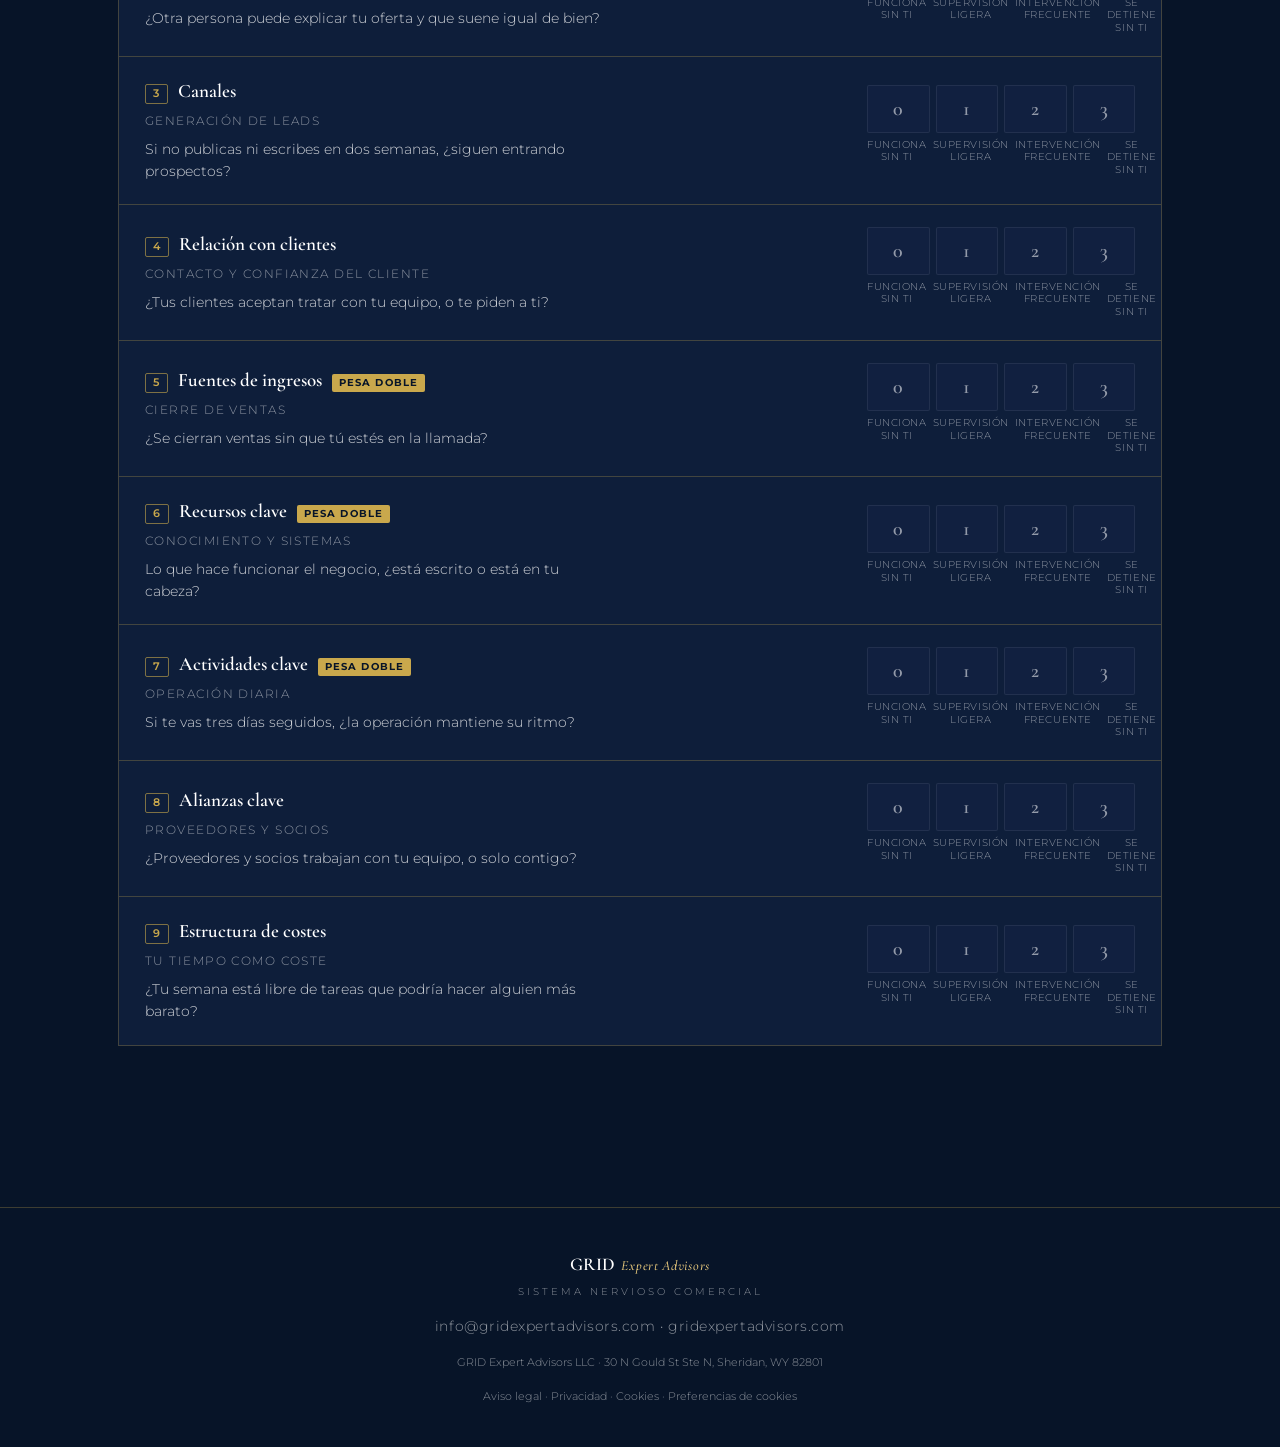
==== commit 5cf12a30: "Diagnostico: contraste y Calendly diferido" ====
--- a/diagnostico/index.html
+++ b/diagnostico/index.html
@@ -8,13 +8,12 @@
 <link rel="preconnect" href="https://fonts.googleapis.com">
 <link rel="preconnect" href="https://fonts.gstatic.com" crossorigin>
 <link href="https://fonts.googleapis.com/css2?family=Cormorant+Garamond:ital,wght@0,300;0,400;0,500;0,600;0,700;1,400;1,500;1,600&family=Montserrat:wght@300;400;500;600;700&display=swap" rel="stylesheet">
-<link href="https://assets.calendly.com/assets/external/widget.css" rel="stylesheet">
 <style>
   :root{
     --navy:#0B1D3A; --navy-deep:#071428; --navy-mid:#112040; --navy-card:#0E1E3A; --navy-light:#1A3060;
     --gold:#C9A84C; --gold-bright:#E2C47A; --gold-pale:#F0DFA8;
     --gold-dim:rgba(201,168,76,0.12); --gold-border:rgba(201,168,76,0.28); --gold-border-strong:rgba(201,168,76,0.6);
-    --white:#FFF; --w80:rgba(255,255,255,.80); --w55:rgba(255,255,255,.55); --w35:rgba(255,255,255,.35); --w10:rgba(255,255,255,.07);
+    --white:#FFF; --w80:rgba(255,255,255,.80); --w55:rgba(255,255,255,.55); --w35:rgba(255,255,255,.52); /* antes .35: no daba contraste 4,5:1 */ --w10:rgba(255,255,255,.07);
     --baja:#6FA88A; --baja-bg:rgba(111,168,138,.10);
     --alta:#C9A84C; --alta-bg:rgba(201,168,76,.10);
     --crit:#C96A4C; --crit-bg:rgba(201,106,76,.12);
@@ -375,7 +374,6 @@
   </div>
 </footer>
 
-<script src="https://assets.calendly.com/assets/external/widget.js" async></script>
 <script>
 (function(){
   "use strict";
@@ -613,7 +611,18 @@
            ' (' + d.puntaje + '/36). Quiero ver qué bloques se pueden sacar primero.';
   }
 
+  /* Calendly se carga recien cuando la persona califica y va a agendar:
+     asi no instala cookies de terceros al abrir la pagina. */
+  function cargaCalendly(){
+    if (document.getElementById('calendly-js')) return;
+    var l = document.createElement('link'); l.rel = 'stylesheet';
+    l.href = 'https://assets.calendly.com/assets/external/widget.css'; document.head.appendChild(l);
+    var s = document.createElement('script'); s.id = 'calendly-js'; s.async = true;
+    s.src = 'https://assets.calendly.com/assets/external/widget.js'; document.head.appendChild(s);
+  }
+
   function initCalendly(d){
+    cargaCalendly();
     var c = document.getElementById('calendlyContainer');
     c.innerHTML = '';
     (function intenta(){
